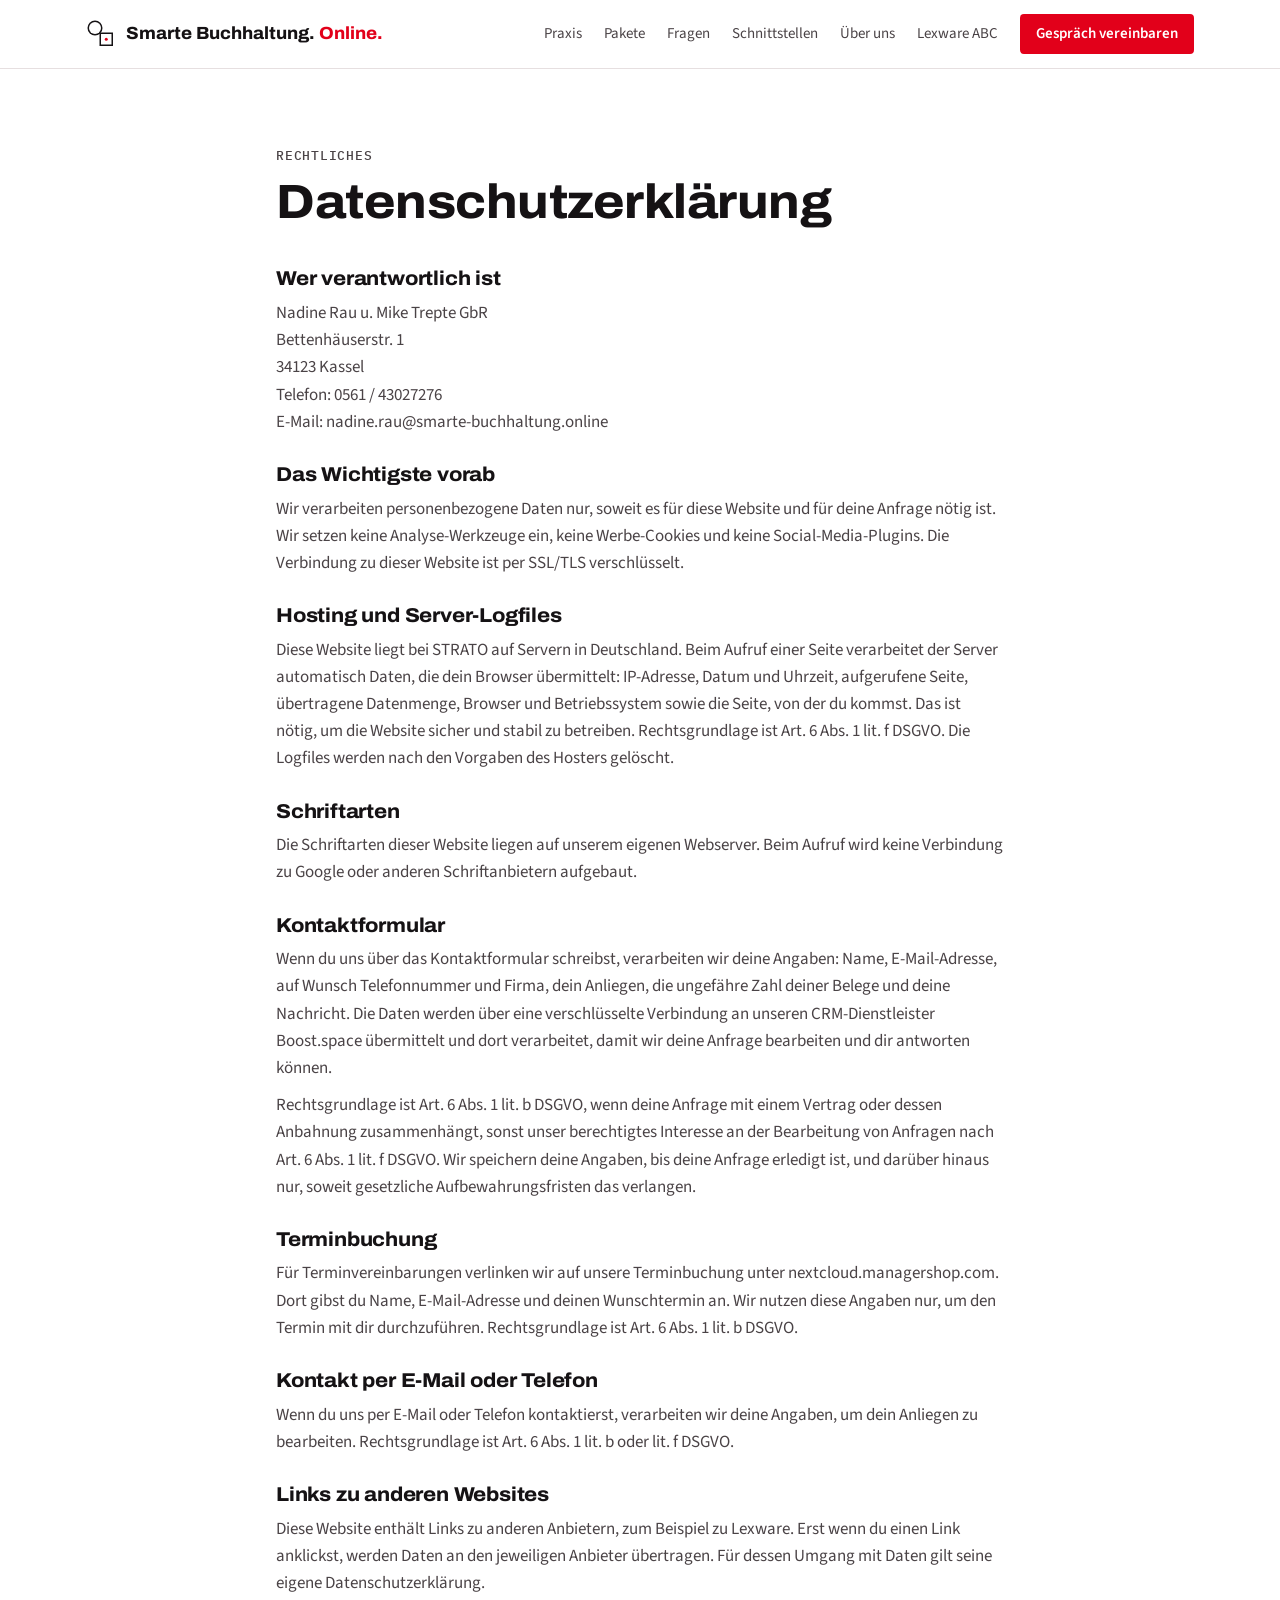
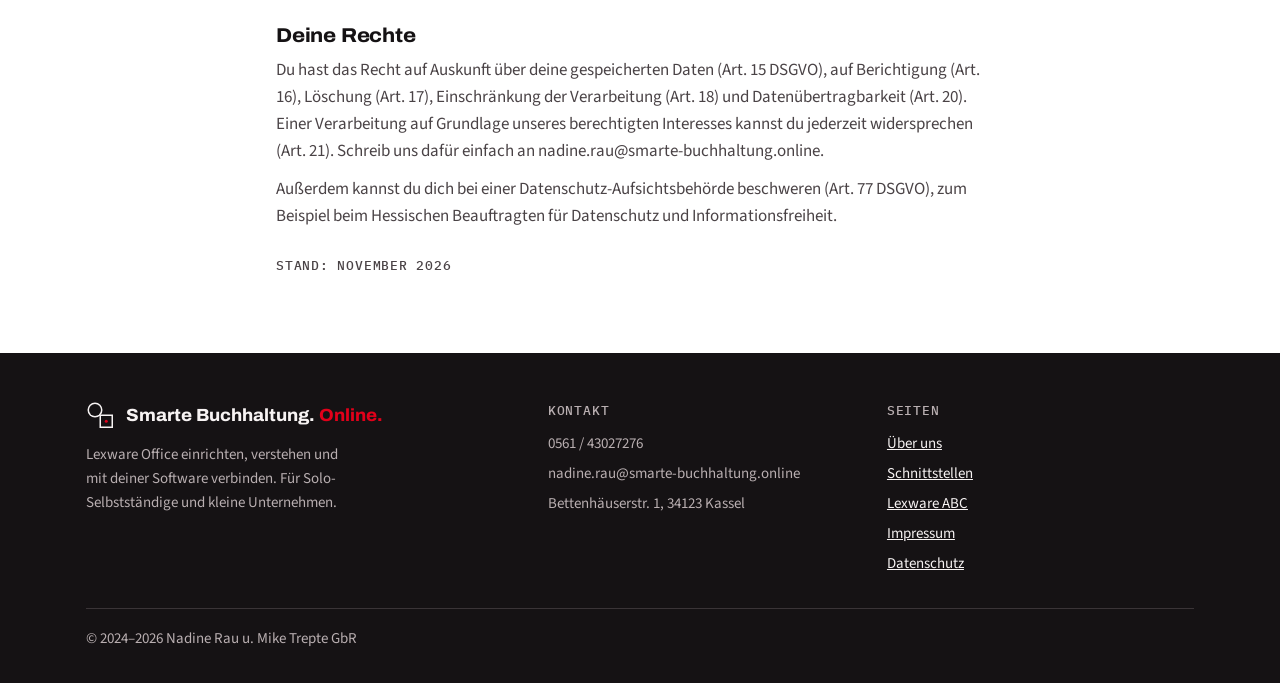
==== datenschutz.html @ 2bfa352d "Live-fertig: emotionaler Hero, Formular an Boost.space, Datenschutz, Strato-Deployment Hero und Nutz" ====
<!doctype html>
<html lang="de">
<head>
<meta charset="utf-8">
<meta name="viewport" content="width=device-width, initial-scale=1, viewport-fit=cover">
<title>Datenschutz | Smarte Buchhaltung Online</title>
<meta name="robots" content="noindex, follow">
<link rel="canonical" href="https://smarte-buchhaltung.online/datenschutz.html">
<link rel="icon" type="image/svg+xml" href="favicon.svg">
<link rel="preload" href="fonts/archivo-latin-wdth-normal.woff2" as="font" type="font/woff2" crossorigin>
<link rel="stylesheet" href="css/site.css">
</head>
<body>

<header class="site-header">
  <div class="wrap">
    <a class="brand" href="./" aria-label="Smarte Buchhaltung Online, zur Startseite">
      <svg viewBox="0 0 100 100" aria-hidden="true"><circle class="logo-ink" cx="30" cy="30" r="25"/><circle class="logo-paper" cx="30" cy="30" r="20"/><rect class="logo-ink" x="45" y="45" width="45" height="45"/><rect class="logo-paper" x="50" y="50" width="35" height="35"/><circle class="logo-red" cx="67.5" cy="67.5" r="5"/></svg>
      <span>Smarte Buchhaltung. <span class="red">Online.</span></span>
    </a>
    <button class="menu-btn" type="button" id="menu-btn" aria-expanded="false" aria-controls="nav">Menü</button>
    <nav class="nav" id="nav" aria-label="Hauptnavigation">
      <a href="./#praxis">Praxis</a>
      <a href="./#pakete">Pakete</a>
      <a href="./#fragen">Fragen</a>
      <a href="schnittstellen.html">Schnittstellen</a>
      <a href="ueber-uns.html">Über uns</a>
      <a href="lexware-abc.html">Lexware ABC</a>
      <a class="btn btn--sm" href="https://nextcloud.managershop.com/index.php/apps/appointments/pub/Gb05r41McyYVyGQE/form" target="_blank" rel="noopener">Gespräch vereinbaren</a>
    </nav>
  </div>
</header>

<main>
  <section class="wrap legal">
    <p class="label label--red">Rechtliches</p>
    <h1>Datenschutzerklärung</h1>

    <h2>Wer verantwortlich ist</h2>
    <p>Nadine Rau u. Mike Trepte GbR<br>Bettenhäuserstr. 1<br>34123 Kassel<br>Telefon: 0561 / 43027276<br>E-Mail: nadine.rau@smarte-buchhaltung.online</p>

    <h2>Das Wichtigste vorab</h2>
    <p>Wir verarbeiten personenbezogene Daten nur, soweit es für diese Website und für deine Anfrage nötig ist. Wir setzen keine Analyse-Werkzeuge ein, keine Werbe-Cookies und keine Social-Media-Plugins. Die Verbindung zu dieser Website ist per SSL/TLS verschlüsselt.</p>

    <h2>Hosting und Server-Logfiles</h2>
    <p>Diese Website liegt bei STRATO auf Servern in Deutschland. Beim Aufruf einer Seite verarbeitet der Server automatisch Daten, die dein Browser übermittelt: IP-Adresse, Datum und Uhrzeit, aufgerufene Seite, übertragene Datenmenge, Browser und Betriebssystem sowie die Seite, von der du kommst. Das ist nötig, um die Website sicher und stabil zu betreiben. Rechtsgrundlage ist Art. 6 Abs. 1 lit. f DSGVO. Die Logfiles werden nach den Vorgaben des Hosters gelöscht.</p>

    <h2>Schriftarten</h2>
    <p>Die Schriftarten dieser Website liegen auf unserem eigenen Webserver. Beim Aufruf wird keine Verbindung zu Google oder anderen Schriftanbietern aufgebaut.</p>

    <h2>Kontaktformular</h2>
    <p>Wenn du uns über das Kontaktformular schreibst, verarbeiten wir deine Angaben: Name, E-Mail-Adresse, auf Wunsch Telefonnummer und Firma, dein Anliegen, die ungefähre Zahl deiner Belege und deine Nachricht. Die Daten werden über eine verschlüsselte Verbindung an unseren CRM-Dienstleister Boost.space übermittelt und dort verarbeitet, damit wir deine Anfrage bearbeiten und dir antworten können.</p>
    <p>Rechtsgrundlage ist Art. 6 Abs. 1 lit. b DSGVO, wenn deine Anfrage mit einem Vertrag oder dessen Anbahnung zusammenhängt, sonst unser berechtigtes Interesse an der Bearbeitung von Anfragen nach Art. 6 Abs. 1 lit. f DSGVO. Wir speichern deine Angaben, bis deine Anfrage erledigt ist, und darüber hinaus nur, soweit gesetzliche Aufbewahrungsfristen das verlangen.</p>

    <h2>Terminbuchung</h2>
    <p>Für Terminvereinbarungen verlinken wir auf unsere Terminbuchung unter nextcloud.managershop.com. Dort gibst du Name, E-Mail-Adresse und deinen Wunschtermin an. Wir nutzen diese Angaben nur, um den Termin mit dir durchzuführen. Rechtsgrundlage ist Art. 6 Abs. 1 lit. b DSGVO.</p>

    <h2>Kontakt per E-Mail oder Telefon</h2>
    <p>Wenn du uns per E-Mail oder Telefon kontaktierst, verarbeiten wir deine Angaben, um dein Anliegen zu bearbeiten. Rechtsgrundlage ist Art. 6 Abs. 1 lit. b oder lit. f DSGVO.</p>

    <h2>Links zu anderen Websites</h2>
    <p>Diese Website enthält Links zu anderen Anbietern, zum Beispiel zu Lexware. Erst wenn du einen Link anklickst, werden Daten an den jeweiligen Anbieter übertragen. Für dessen Umgang mit Daten gilt seine eigene Datenschutzerklärung.</p>

    <h2>Deine Rechte</h2>
    <p>Du hast das Recht auf Auskunft über deine gespeicherten Daten (Art. 15 DSGVO), auf Berichtigung (Art. 16), Löschung (Art. 17), Einschränkung der Verarbeitung (Art. 18) und Datenübertragbarkeit (Art. 20). Einer Verarbeitung auf Grundlage unseres berechtigten Interesses kannst du jederzeit widersprechen (Art. 21). Schreib uns dafür einfach an nadine.rau@smarte-buchhaltung.online.</p>
    <p>Außerdem kannst du dich bei einer Datenschutz-Aufsichtsbehörde beschweren (Art. 77 DSGVO), zum Beispiel beim Hessischen Beauftragten für Datenschutz und Informationsfreiheit.</p>

    <p class="label" style="margin-top: 16px;">Stand: November 2026</p>
  </section>
</main>

<footer class="site-footer">
  <div class="wrap">
    <div class="footer-grid">
      <div>
        <a class="brand" href="./">
          <svg viewBox="0 0 100 100" aria-hidden="true"><circle class="logo-ink" cx="30" cy="30" r="25"/><circle class="logo-paper" cx="30" cy="30" r="20"/><rect class="logo-ink" x="45" y="45" width="45" height="45"/><rect class="logo-paper" x="50" y="50" width="35" height="35"/><circle class="logo-red" cx="67.5" cy="67.5" r="5"/></svg>
          <span>Smarte Buchhaltung. <span class="red">Online.</span></span>
        </a>
        <p style="margin-top: 12px; max-width: 36ch;">Lexware Office einrichten, verstehen und mit deiner Software verbinden. Für Solo-Selbstständige und kleine Unternehmen.</p>
      </div>
      <div>
        <span class="label">Kontakt</span>
        <ul>
          <li>0561 / 43027276</li>
          <li>nadine.rau@smarte-buchhaltung.online</li>
          <li>Bettenhäuserstr. 1, 34123 Kassel</li>
        </ul>
      </div>
      <div>
        <span class="label">Seiten</span>
        <ul>
          <li><a href="ueber-uns.html">Über uns</a></li>
          <li><a href="schnittstellen.html">Schnittstellen</a></li>
          <li><a href="lexware-abc.html">Lexware ABC</a></li>
          <li><a href="impressum.html">Impressum</a></li>
          <li><a href="datenschutz.html">Datenschutz</a></li>
        </ul>
      </div>
    </div>
    <p class="copy">© 2024–2026 Nadine Rau u. Mike Trepte GbR</p>
  </div>
</footer>

<script>
(function () {
  var btn = document.getElementById("menu-btn");
  var nav = document.getElementById("nav");
  if (btn && nav) {
    btn.addEventListener("click", function () {
      var open = nav.classList.toggle("is-open");
      btn.setAttribute("aria-expanded", open ? "true" : "false");
    });
    nav.addEventListener("click", function (e) {
      if (e.target.closest("a")) { nav.classList.remove("is-open"); btn.setAttribute("aria-expanded", "false"); }
    });
  }

  var form = document.getElementById("contact-form");
  var status = document.getElementById("form-status");
  if (!form || !status) return;
  var isLive = /(^|\.)smarte-buchhaltung\.online$/.test(location.hostname);

  function show(msg, ok) {
    status.textContent = msg;
    status.className = "form-status" + (ok ? " is-ok" : " is-error");
    status.hidden = false;
  }

  form.addEventListener("submit", function (e) {
    e.preventDefault();
    if (!form.checkValidity()) {
      show("Bitte fülle Vorname, Nachname und E-Mail aus und bestätige den Datenschutzhinweis.", false);
      return;
    }
    if (!isLive) {
      show("Vorschau: Auf der echten Seite wird die Nachricht jetzt gesendet. Hier wurde nichts verschickt.", true);
      return;
    }
    var submit = form.querySelector("button[type=submit]");
    var label = submit.textContent;
    submit.disabled = true;
    submit.textContent = "Wird gesendet …";
    form.querySelector("[name=zeitstempel]").value = new Date().toISOString().slice(0, 19);
    var fd = new FormData(form);
    // Thema und Belegmenge zusätzlich vorn ins Nachrichtenfeld, falls die Webhook-Strecke nur bekannte Felder weitergibt
    fd.set("nachricht", "Anliegen: " + fd.get("anliegen") + "\nBelege pro Monat: " + fd.get("belege") + "\n\n" + (fd.get("nachricht") || ""));
    fetch(form.dataset.webhook, { method: "POST", body: fd, mode: "no-cors" })
      .then(function () {
        form.reset();
        show("Danke. Deine Nachricht ist bei uns angekommen. Wir melden uns persönlich, meistens innerhalb eines Werktags.", true);
      })
      .catch(function () {
        show("Die Nachricht ist nicht angekommen. Schreib uns bitte direkt an nadine.rau@smarte-buchhaltung.online.", false);
      })
      .then(function () { submit.disabled = false; submit.textContent = label; });
  });
})();
</script>
</body>
</html>
---- css/site.css ----
/* Layout-Idee: Belegordner. Weißes Papier, schwarze Schrift, Rot nur für Marke,
   Handlungsaufforderungen und den einen Buchungsstempel. Monospace für alles,
   was auf einem Beleg stehen würde: Preise, Versionen, Fallnummern.
   Bewusst nur ein helles Erscheinungsbild (Markenfarben Weiß/Schwarz/Rot). */

@font-face {
  font-family: "Archivo";
  font-style: normal;
  font-display: swap;
  font-weight: 100 900;
  font-stretch: 62% 125%;
  src: url("../fonts/archivo-latin-wdth-normal.woff2") format("woff2-variations"),
       url("../fonts/archivo-latin-wdth-normal.woff2") format("woff2");
}
@font-face {
  font-family: "Source Sans 3";
  font-style: normal;
  font-display: swap;
  font-weight: 400;
  src: url("../fonts/source-sans-3-latin-400-normal.woff2") format("woff2");
}
@font-face {
  font-family: "Source Sans 3";
  font-style: normal;
  font-display: swap;
  font-weight: 600;
  src: url("../fonts/source-sans-3-latin-600-normal.woff2") format("woff2");
}
@font-face {
  font-family: "IBM Plex Mono";
  font-style: normal;
  font-display: swap;
  font-weight: 400;
  src: url("../fonts/ibm-plex-mono-latin-400-normal.woff2") format("woff2");
}
@font-face {
  font-family: "IBM Plex Mono";
  font-style: normal;
  font-display: swap;
  font-weight: 500;
  src: url("../fonts/ibm-plex-mono-latin-500-normal.woff2") format("woff2");
}

:root {
  /* Farbe */
  --paper: #ffffff;
  --ink: #151214;
  --ink-2: #4a4346;
  --muted: #7a7073;
  --line: #e6dfe0;
  --tint: #f6f2f2;
  --red: #e2001a;
  --red-ink: #b30015;
  --red-wash: #fdecee;
  --on-ink: #f7f3f3;
  --on-ink-muted: #b9afb1;

  /* Schrift */
  --f-display: "Archivo", "Arial Narrow", Arial, sans-serif;
  --f-body: "Source Sans 3", "Segoe UI", Roboto, Arial, sans-serif;
  --f-mono: "IBM Plex Mono", ui-monospace, "SFMono-Regular", Consolas, monospace;

  /* Skala */
  --t-xs: 0.8125rem;
  --t-sm: 0.9375rem;
  --t-md: 1.0625rem;
  --t-lg: 1.25rem;
  --t-xl: clamp(1.5rem, 1.2rem + 1.2vw, 2rem);
  --t-2xl: clamp(2rem, 1.4rem + 2.6vw, 3rem);
  --t-hero: clamp(2.6rem, 1.6rem + 4.6vw, 4.75rem);

  --gutter-l: max(16px, env(safe-area-inset-left, 0px));
  --gutter-r: max(16px, env(safe-area-inset-right, 0px));
  --maxw: 1140px;
  --radius: 4px;

  color-scheme: light;
}

*, *::before, *::after { box-sizing: border-box; }

html { scroll-behavior: smooth; scroll-padding-top: 88px; }
@media (prefers-reduced-motion: reduce) { html { scroll-behavior: auto; } }

body {
  margin: 0;
  background: var(--paper);
  color: var(--ink);
  font-family: var(--f-body);
  font-size: var(--t-md);
  line-height: 1.6;
  -webkit-font-smoothing: antialiased;
}

body::before {
  content: "";
  position: fixed;
  inset: 0 0 auto;
  height: env(safe-area-inset-top, 0px);
  z-index: 30;
  background: var(--paper);
}

img { max-width: 100%; height: auto; display: block; }

a { color: inherit; }
a:focus-visible, button:focus-visible, input:focus-visible, select:focus-visible, textarea:focus-visible, summary:focus-visible {
  outline: 2px solid var(--red);
  outline-offset: 3px;
}

h1, h2, h3 {
  font-family: var(--f-display);
  font-stretch: 108%;
  font-weight: 760;
  line-height: 1.08;
  letter-spacing: -0.01em;
  text-wrap: balance;
  margin: 0;
}
h2 { font-size: var(--t-2xl); }
h3 { font-size: var(--t-lg); line-height: 1.25; }
p { margin: 0; }

.wrap {
  width: 100%;
  max-width: var(--maxw);
  margin-inline: auto;
  padding-left: var(--gutter-l);
  padding-right: var(--gutter-r);
}

.label {
  font-family: var(--f-mono);
  font-size: var(--t-xs);
  font-weight: 500;
  letter-spacing: 0.06em;
  text-transform: uppercase;
  color: var(--muted);
}
.label--red { color: var(--red-ink); }

.red { color: var(--red); }
.measure { max-width: 62ch; }
.lead { font-size: var(--t-lg); color: var(--ink-2); }

/* Entwurfs-Hinweis */
.draftbar {
  background: var(--ink);
  color: var(--on-ink);
  font-family: var(--f-mono);
  font-size: var(--t-xs);
}
.draftbar .wrap { padding-block: 8px; }
.draftbar mark {
  background: transparent;
  color: var(--on-ink);
  border-bottom: 2px dashed var(--red);
}

/* Kopfzeile */
.site-header {
  position: sticky;
  top: env(safe-area-inset-top, 0px);
  z-index: 20;
  background: var(--paper);
  border-bottom: 1px solid var(--line);
}
.site-header .wrap {
  display: flex;
  align-items: center;
  gap: 24px;
  padding-block: 14px;
}
.brand {
  display: flex;
  align-items: center;
  gap: 10px;
  text-decoration: none;
  font-family: var(--f-display);
  font-weight: 760;
  font-stretch: 104%;
  font-size: 1.1rem;
  white-space: nowrap;
}
.brand svg { width: 30px; height: 30px; flex: none; }
.logo-ink { fill: var(--ink); }
.logo-paper { fill: var(--paper); }
.logo-red { fill: var(--red); }

.nav { margin-left: auto; display: flex; align-items: center; gap: 22px; }
.nav a:not(.btn) {
  text-decoration: none;
  font-size: var(--t-sm);
  color: var(--ink-2);
  white-space: nowrap;
}
.nav a:not(.btn):hover { color: var(--ink); text-decoration: underline; text-decoration-color: var(--red); text-underline-offset: 5px; }
.menu-btn { display: none; }
@media (max-width: 440px) {
  .site-header .wrap { gap: 12px; }
  .brand { font-size: 0.95rem; gap: 8px; }
  .brand svg { width: 26px; height: 26px; }
}

@media (max-width: 1080px) {
  .nav { display: none; }
  .menu-btn {
    display: inline-flex;
    margin-left: auto;
    align-items: center;
    gap: 8px;
    font: 500 var(--t-sm) var(--f-mono);
    background: none;
    border: 1px solid var(--line);
    border-radius: var(--radius);
    padding: 8px 12px;
    color: var(--ink);
    cursor: pointer;
  }
  .nav.is-open {
    display: flex;
    position: absolute;
    top: 100%;
    left: 0;
    right: 0;
    flex-direction: column;
    align-items: stretch;
    gap: 0;
    background: var(--paper);
    border-bottom: 1px solid var(--line);
    padding: 8px var(--gutter-r) 16px var(--gutter-l);
  }
  .nav.is-open a:not(.btn) { padding: 10px 0; border-bottom: 1px solid var(--line); }
  .nav.is-open .btn { margin-top: 12px; }
}

/* Buttons */
.btn {
  display: inline-flex;
  align-items: center;
  justify-content: center;
  gap: 8px;
  padding: 12px 20px;
  border-radius: var(--radius);
  font-family: var(--f-body);
  font-weight: 600;
  font-size: var(--t-md);
  line-height: 1.2;
  text-decoration: none;
  border: 2px solid var(--red);
  background: var(--red);
  color: var(--paper);
  cursor: pointer;
  transition: background-color 0.15s ease, color 0.15s ease;
}
.btn:hover { background: var(--red-ink); border-color: var(--red-ink); }
.btn--ghost { background: transparent; color: var(--ink); border-color: var(--ink); }
.btn--ghost:hover { background: var(--ink); color: var(--paper); border-color: var(--ink); }
.btn--sm { padding: 9px 14px; font-size: var(--t-sm); }
.btns { display: flex; flex-wrap: wrap; gap: 12px; }

/* Sektionen */
.section { padding-block: clamp(56px, 7vw, 104px); }
.section--tint { background: var(--tint); }
.section--line { border-top: 1px solid var(--line); }
.section-head { display: grid; gap: 14px; margin-bottom: clamp(28px, 4vw, 48px); max-width: 760px; }

/* Hero */
.hero { padding-block: clamp(40px, 6vw, 88px) clamp(48px, 6vw, 96px); }
.hero-grid {
  display: grid;
  grid-template-columns: minmax(0, 1.1fr) minmax(0, 0.9fr);
  gap: clamp(32px, 5vw, 72px);
  align-items: end;
}
.hero-title { display: grid; gap: 18px; margin-bottom: clamp(28px, 4vw, 48px); }
.hero h1 { font-size: var(--t-hero); font-stretch: 112%; font-weight: 800; letter-spacing: -0.02em; max-width: 15ch; }
@media (min-width: 1000px) { .hero h1 { max-width: none; } }
.hero-copy { display: grid; gap: 22px; min-width: 0; }
.hero-roles {
  font-family: var(--f-display);
  font-stretch: 100%;
  font-weight: 600;
  font-size: var(--t-xl);
  line-height: 1.3;
  max-width: 30ch;
}
.hero-roles em { font-style: normal; color: var(--red); }
.hero-note { font-size: var(--t-sm); color: var(--muted); }

.duo { display: grid; grid-template-columns: 1fr 1fr; gap: 16px; min-width: 0; }
.person { display: grid; gap: 10px; margin: 0; }
.person-photo { position: relative; }
.person-photo img {
  width: 100%;
  aspect-ratio: 4 / 5;
  object-fit: cover;
  object-position: center 30%;
  border-radius: var(--radius);
}
.person-tag {
  position: absolute;
  left: 10px;
  bottom: 10px;
  background: var(--paper);
  color: var(--red-ink);
  font-family: var(--f-mono);
  font-weight: 500;
  font-size: var(--t-xs);
  letter-spacing: 0.04em;
  padding: 4px 8px;
  border-radius: 2px;
}
.person figcaption { display: grid; gap: 2px; }
.person-name { font-family: var(--f-display); font-weight: 700; font-size: var(--t-md); font-stretch: 104%; }
.person-role { font-size: var(--t-sm); color: var(--ink-2); }

@media (max-width: 860px) {
  .hero-grid { grid-template-columns: minmax(0, 1fr); }
}

/* Datenfluss */
.flow {
  display: grid;
  grid-template-columns: minmax(0, 1fr) auto minmax(0, 1fr) auto minmax(0, 1fr);
  gap: 16px;
  align-items: stretch;
}
.flow-col {
  background: var(--paper);
  border: 1px solid var(--line);
  border-radius: var(--radius);
  padding: 20px;
  display: grid;
  align-content: start;
  gap: 12px;
  min-width: 0;
}
.flow-col--core { border: 2px solid var(--ink); }
.flow-head { display: grid; gap: 4px; }
.flow-head h3 { font-size: var(--t-lg); }
.flow-list { list-style: none; margin: 0; padding: 0; display: grid; gap: 8px; font-size: var(--t-sm); }
.flow-list li { padding-left: 14px; position: relative; }
.flow-list li::before { content: ""; position: absolute; left: 0; top: 0.62em; width: 6px; height: 6px; background: var(--red); }
.flow-arrow {
  align-self: center;
  font-family: var(--f-mono);
  font-size: 1.5rem;
  color: var(--red);
  line-height: 1;
}
.flow-note { margin-top: 24px; max-width: 70ch; color: var(--ink-2); }
@media (max-width: 900px) {
  .flow { grid-template-columns: minmax(0, 1fr); }
  .flow-arrow { justify-self: center; transform: rotate(90deg); }
}

/* Zeit-Beispiele */
.examples { display: grid; gap: clamp(40px, 5vw, 64px); }
.example {
  display: grid;
  grid-template-columns: minmax(0, 1fr) minmax(0, 0.8fr);
  gap: clamp(24px, 4vw, 56px);
  align-items: center;
}
.example-copy { display: grid; gap: 14px; min-width: 0; }
.example-copy h3 { font-size: var(--t-xl); }
.example-aside { min-width: 0; }
@media (max-width: 820px) { .example { grid-template-columns: minmax(0, 1fr); } }

.calc {
  font-family: var(--f-mono);
  font-size: var(--t-sm);
  background: var(--paper);
  border: 1px solid var(--line);
  border-radius: var(--radius);
  padding: 20px;
  display: grid;
  gap: 8px;
  font-variant-numeric: tabular-nums;
}
.calc-row { display: flex; justify-content: space-between; gap: 16px; }
.calc-row--sum { border-top: 1px solid var(--ink); padding-top: 8px; font-weight: 500; }
.calc-foot { font-family: var(--f-body); font-size: var(--t-sm); color: var(--ink-2); margin-top: 6px; }

/* Beleg mit Stempel: das eine laute Element */
.receipt {
  position: relative;
  max-width: 320px;
  margin-inline: auto;
  background: var(--paper);
  border: 1px solid var(--line);
  padding: 24px 22px 96px;
  font-family: var(--f-mono);
  font-size: var(--t-xs);
  line-height: 1.7;
  font-variant-numeric: tabular-nums;
  box-shadow: 0 1px 0 var(--line), 0 18px 30px -22px rgba(21, 18, 20, 0.35);
  clip-path: polygon(0 0, 100% 0, 100% calc(100% - 8px), 95% 100%, 90% calc(100% - 8px), 85% 100%, 80% calc(100% - 8px), 75% 100%, 70% calc(100% - 8px), 65% 100%, 60% calc(100% - 8px), 55% 100%, 50% calc(100% - 8px), 45% 100%, 40% calc(100% - 8px), 35% 100%, 30% calc(100% - 8px), 25% 100%, 20% calc(100% - 8px), 15% 100%, 10% calc(100% - 8px), 5% 100%, 0 calc(100% - 8px));
}
.receipt-title { text-align: center; font-weight: 500; letter-spacing: 0.08em; }
.receipt-row { display: flex; justify-content: space-between; gap: 12px; }
.receipt-rule { border-top: 1px dashed var(--muted); margin: 8px 0; }
.receipt-total { font-weight: 500; font-size: var(--t-sm); }
.receipt-sample { text-align: center; color: var(--muted); margin-top: 8px; }
.stamp {
  position: absolute;
  right: 18px;
  bottom: 26px;
  transform: rotate(-9deg);
  white-space: nowrap;
  border: 3px solid var(--red);
  outline: 1px solid var(--red);
  outline-offset: 2px;
  color: var(--red);
  padding: 6px 12px 4px;
  font-family: var(--f-display);
  font-stretch: 118%;
  font-weight: 800;
  font-size: 1.35rem;
  letter-spacing: 0.08em;
  line-height: 1;
  text-align: center;
  background: rgba(255, 255, 255, 0.6);
  animation: stamp 0.5s cubic-bezier(.2, 1.4, .4, 1) 0.3s both;
}
.stamp small { display: block; font-family: var(--f-mono); font-weight: 500; font-size: 0.7rem; letter-spacing: 0.06em; margin-top: 4px; }
@keyframes stamp {
  from { transform: rotate(-9deg) scale(1.25); }
  to { transform: rotate(-9deg) scale(1); }
}
@media (prefers-reduced-motion: reduce) { .stamp { animation: none; } }

.prices { display: grid; gap: 10px; font-family: var(--f-mono); font-size: var(--t-sm); font-variant-numeric: tabular-nums; }
.price-line { display: flex; justify-content: space-between; gap: 16px; border-bottom: 1px solid var(--line); padding-bottom: 8px; }
.callout {
  border-left: 3px solid var(--red);
  padding: 4px 0 4px 14px;
  font-size: var(--t-sm);
  color: var(--ink-2);
}

/* Versions-Tabelle */
.table-wrap { overflow-x: auto; margin-top: 8px; }
.versions { width: 100%; border-collapse: collapse; min-width: 600px; font-size: var(--t-sm); }
.versions th, .versions td { text-align: left; padding: 12px 14px; border-bottom: 1px solid var(--line); vertical-align: top; }
.versions thead th { font-family: var(--f-mono); font-weight: 500; font-size: var(--t-xs); letter-spacing: 0.06em; text-transform: uppercase; color: var(--muted); }
.versions td:first-child { font-family: var(--f-display); font-weight: 760; font-size: var(--t-lg); font-stretch: 112%; width: 70px; }
.versions td.num { font-family: var(--f-mono); font-variant-numeric: tabular-nums; white-space: nowrap; text-align: right; }
.versions th.num { text-align: right; }
.versions tr.is-api td { background: var(--red-wash); }
.versions-note { display: grid; gap: 6px; margin-top: 14px; font-size: var(--t-sm); color: var(--ink-2); }

/* Schnittstellen */
.ways { display: grid; grid-template-columns: repeat(4, minmax(0, 1fr)); gap: 24px; }
@media (max-width: 1040px) { .ways { grid-template-columns: repeat(2, minmax(0, 1fr)); } }
.way { display: grid; gap: 8px; align-content: start; border-top: 2px solid var(--ink); padding-top: 16px; }
.way p { font-size: var(--t-sm); color: var(--ink-2); }
@media (max-width: 620px) { .ways { grid-template-columns: minmax(0, 1fr); } }
.usecase {
  margin-top: 36px;
  background: var(--ink);
  color: var(--on-ink);
  border-radius: var(--radius);
  padding: clamp(20px, 3vw, 32px);
  display: grid;
  grid-template-columns: minmax(0, 1fr) auto;
  gap: 20px;
  align-items: center;
}
.usecase .label { color: var(--on-ink-muted); }
.usecase p { max-width: 62ch; }
.usecase-path { font-family: var(--f-mono); font-size: var(--t-sm); color: var(--on-ink-muted); margin-top: 8px; }
.usecase-path b { color: var(--on-ink); font-weight: 500; }
@media (max-width: 720px) { .usecase { grid-template-columns: minmax(0, 1fr); } }

/* Praxis-Fälle */
.cases { display: grid; grid-template-columns: repeat(3, minmax(0, 1fr)); gap: 20px; }
@media (max-width: 960px) { .cases { grid-template-columns: minmax(0, 1fr); } }
.case {
  background: var(--paper);
  border: 1px solid var(--line);
  border-radius: var(--radius);
  display: grid;
  grid-template-rows: auto 1fr;
}
.case-head {
  display: flex;
  justify-content: space-between;
  gap: 12px;
  padding: 14px 18px;
  border-bottom: 1px solid var(--line);
}
.case-body { padding: 18px; display: grid; gap: 14px; align-content: start; }
.case h3 { font-size: var(--t-lg); }
.case dl { margin: 0; display: grid; gap: 12px; }
.case dt { font-family: var(--f-mono); font-size: var(--t-xs); letter-spacing: 0.06em; text-transform: uppercase; color: var(--muted); }
.case dd { margin: 2px 0 0; font-size: var(--t-sm); }
.case ul { margin: 2px 0 0; padding-left: 18px; font-size: var(--t-sm); }

.ph {
  border: 1.5px dashed var(--red);
  background: var(--red-wash);
  border-radius: var(--radius);
  padding: 10px 12px;
  font-size: var(--t-sm);
  color: var(--red-ink);
}
.ph::before {
  content: "Platzhalter · ";
  font-family: var(--f-mono);
  font-size: var(--t-xs);
  letter-spacing: 0.04em;
  text-transform: uppercase;
}
.ph-inline {
  border-bottom: 1.5px dashed var(--red);
  color: var(--red-ink);
}

/* Pakete */
.packages { border-top: 2px solid var(--ink); }
.package {
  display: grid;
  grid-template-columns: minmax(0, 1.1fr) minmax(0, 1.6fr) minmax(0, 0.8fr) auto;
  gap: 20px 28px;
  align-items: start;
  padding-block: 24px;
  border-bottom: 1px solid var(--line);
}
.package-name { display: grid; gap: 4px; }
.package-name h3 { font-size: var(--t-xl); }
.package-desc { display: grid; gap: 6px; font-size: var(--t-sm); color: var(--ink-2); }
.package-price { font-family: var(--f-mono); font-variant-numeric: tabular-nums; display: grid; gap: 2px; }
.package-price strong { font-weight: 500; font-size: var(--t-lg); color: var(--ink); }
.package-price span { font-size: var(--t-xs); color: var(--muted); }
.package .btn { white-space: nowrap; }
.package--new .package-name h3::after {
  content: "neu";
  margin-left: 10px;
  vertical-align: middle;
  font-family: var(--f-mono);
  font-size: var(--t-xs);
  font-weight: 500;
  color: var(--paper);
  background: var(--red);
  padding: 2px 6px;
  border-radius: 2px;
  letter-spacing: 0.04em;
}
@media (max-width: 860px) {
  .package { grid-template-columns: minmax(0, 1fr); gap: 12px; }
}
.packages-note { margin-top: 18px; font-size: var(--t-sm); color: var(--muted); }

/* Über uns */
.people { display: grid; grid-template-columns: repeat(2, minmax(0, 1fr)); gap: clamp(28px, 5vw, 64px); }
@media (max-width: 820px) { .people { grid-template-columns: minmax(0, 1fr); } }
.bio { display: grid; gap: 14px; align-content: start; min-width: 0; }
.bio-head { display: flex; align-items: center; gap: 14px; }
.bio-head img { width: 64px; height: 64px; border-radius: 50%; object-fit: cover; flex: none; }
.bio-head h3 { font-size: var(--t-xl); }
.bio p { color: var(--ink-2); }
.facts { list-style: none; margin: 0; padding: 0; display: grid; gap: 6px; font-size: var(--t-sm); }
.facts li { display: grid; grid-template-columns: 18px minmax(0, 1fr); }
.facts li::before { content: "+"; font-family: var(--f-mono); color: var(--red); font-weight: 500; }
.together { margin-top: 32px; font-size: var(--t-sm); color: var(--muted); }

/* ABC-Teaser */
.abc-strip {
  display: grid;
  grid-template-columns: repeat(13, minmax(0, 1fr));
  border-top: 1px solid var(--line);
  border-left: 1px solid var(--line);
  margin-block: 8px 28px;
}
.abc-strip a {
  display: grid;
  place-items: center;
  aspect-ratio: 1 / 1;
  border-right: 1px solid var(--line);
  border-bottom: 1px solid var(--line);
  font-family: var(--f-display);
  font-stretch: 112%;
  font-weight: 760;
  font-size: clamp(1rem, 0.6rem + 1.6vw, 1.75rem);
  text-decoration: none;
  color: var(--ink);
  transition: background-color 0.12s ease, color 0.12s ease;
}
.abc-strip a:hover { background: var(--ink); color: var(--paper); }
.abc-strip a.is-skip { color: var(--line); pointer-events: none; }
@media (max-width: 560px) { .abc-strip { grid-template-columns: repeat(7, minmax(0, 1fr)); } }

/* Kontakt */
.contact-grid { display: grid; grid-template-columns: minmax(0, 0.9fr) minmax(0, 1.1fr); gap: clamp(32px, 5vw, 72px); align-items: start; }
@media (max-width: 880px) { .contact-grid { grid-template-columns: minmax(0, 1fr); } }
.contact-copy { display: grid; gap: 20px; min-width: 0; }
.direct { display: grid; gap: 10px; font-size: var(--t-sm); }
.direct div { display: grid; grid-template-columns: 80px minmax(0, 1fr); gap: 12px; }
.direct span:first-child { font-family: var(--f-mono); font-size: var(--t-xs); text-transform: uppercase; letter-spacing: 0.06em; color: var(--muted); padding-top: 2px; }
.direct span:last-child { user-select: all; overflow-wrap: anywhere; }

.form { background: var(--paper); border: 1px solid var(--line); border-radius: var(--radius); padding: clamp(18px, 3vw, 28px); display: grid; gap: 16px; }
.form-row { display: grid; grid-template-columns: 1fr 1fr; gap: 16px; }
@media (max-width: 560px) { .form-row { grid-template-columns: minmax(0, 1fr); } }
.field { display: grid; gap: 6px; min-width: 0; }
.field label { font-size: var(--t-sm); font-weight: 600; }
.field label small { font-weight: 400; color: var(--muted); }
.field input, .field select, .field textarea {
  width: 100%;
  font: inherit;
  font-size: var(--t-md);
  color: var(--ink);
  background: var(--paper);
  border: 1px solid #cfc6c8;
  border-radius: var(--radius);
  padding: 10px 12px;
}
.field textarea { min-height: 120px; resize: vertical; }
.check { display: grid; grid-template-columns: 20px minmax(0, 1fr); gap: 10px; font-size: var(--t-sm); color: var(--ink-2); }
.check input { width: 18px; height: 18px; margin-top: 3px; accent-color: var(--red); }
.form-status { font-size: var(--t-sm); }
.form-foot { font-size: var(--t-xs); color: var(--muted); }

/* Fußzeile */
.site-footer { background: var(--ink); color: var(--on-ink); }
.site-footer .wrap { padding-block: 48px calc(32px + env(safe-area-inset-bottom, 0px)); display: grid; gap: 32px; }
.footer-grid { display: grid; grid-template-columns: minmax(0, 1.4fr) minmax(0, 1fr) minmax(0, 1fr); gap: 32px; }
@media (max-width: 760px) { .footer-grid { grid-template-columns: minmax(0, 1fr); } }
.site-footer .brand .logo-ink { fill: var(--on-ink); }
.site-footer .brand .logo-paper { fill: var(--ink); }
.site-footer p, .site-footer li { font-size: var(--t-sm); color: var(--on-ink-muted); }
.site-footer ul { list-style: none; margin: 0; padding: 0; display: grid; gap: 6px; }
.site-footer .label { color: var(--on-ink-muted); margin-bottom: 10px; display: block; }
.site-footer a { color: var(--on-ink); }
.copy { font-size: var(--t-xs); color: var(--on-ink-muted); border-top: 1px solid #3a3437; padding-top: 18px; }

/* ABC-Seite */
.abc-hero { padding-block: clamp(40px, 6vw, 80px) 32px; display: grid; gap: 16px; }
.abc-hero h1 { font-size: var(--t-hero); font-stretch: 112%; font-weight: 800; }
.abc-jump {
  position: sticky;
  top: calc(env(safe-area-inset-top, 0px) + 61px);
  z-index: 10;
  background: var(--paper);
  border-block: 1px solid var(--line);
}
.abc-jump .wrap { display: flex; flex-wrap: wrap; gap: 2px 4px; padding-block: 8px; }
.abc-jump a {
  font-family: var(--f-mono);
  font-weight: 500;
  font-size: var(--t-sm);
  text-decoration: none;
  width: 30px;
  text-align: center;
  padding: 4px 0;
  border-radius: 2px;
}
.abc-jump a:hover { background: var(--ink); color: var(--paper); }
.abc-jump a.is-skip { color: var(--line); pointer-events: none; }
.abc-list { list-style: none; margin: 0; padding: 0; }
.abc-item {
  display: grid;
  grid-template-columns: 96px minmax(0, 1fr);
  gap: 24px;
  padding-block: 24px;
  border-bottom: 1px solid var(--line);
  scroll-margin-top: 140px;
}
.abc-letter {
  font-family: var(--f-display);
  font-stretch: 125%;
  font-weight: 800;
  font-size: 3rem;
  line-height: 0.9;
  color: var(--red);
}
.abc-item h2 { font-size: var(--t-xl); margin-bottom: 6px; hyphens: auto; overflow-wrap: break-word; }
.abc-item > div { min-width: 0; }
.abc-item p { color: var(--ink-2); max-width: 62ch; }
.abc-item--skip h2 { color: var(--muted); }
@media (max-width: 560px) {
  .abc-item { grid-template-columns: 56px minmax(0, 1fr); gap: 14px; }
  .abc-letter { font-size: 2.2rem; }
}
.abc-cta { display: grid; gap: 14px; justify-items: start; }

/* Hinweis: keine Software-Verkäufe */
.notice {
  margin-top: clamp(32px, 4vw, 48px);
  border: 2px solid var(--ink);
  border-radius: var(--radius);
  padding: clamp(18px, 3vw, 28px);
  display: grid;
  gap: 8px;
  max-width: 760px;
}
.notice h3 { font-size: var(--t-xl); }
.notice p { color: var(--ink-2); }

/* Steuerbüro: drei Wege */
.paths { display: grid; grid-template-columns: repeat(3, minmax(0, 1fr)); gap: 20px; align-items: start; }
@media (max-width: 900px) { .paths { grid-template-columns: minmax(0, 1fr); } }
.path {
  background: var(--paper);
  border: 1px solid var(--line);
  border-radius: var(--radius);
  padding: 22px;
  display: grid;
  gap: 10px;
  min-width: 0;
}
.path p { font-size: var(--t-sm); color: var(--ink-2); }
.path--best { border: 2px solid var(--red); }
.tips { margin-top: 28px; display: grid; gap: 12px; max-width: 760px; font-size: var(--t-sm); color: var(--ink-2); }
.tips strong { color: var(--ink); font-weight: 600; }

/* Schnittstellen: drei Wege */
.routes { display: grid; grid-template-columns: repeat(3, minmax(0, 1fr)); gap: 24px; }
@media (max-width: 900px) { .routes { grid-template-columns: minmax(0, 1fr); } }
.route { display: grid; gap: 10px; align-content: start; border-top: 2px solid var(--ink); padding-top: 16px; min-width: 0; }
.route p { font-size: var(--t-sm); color: var(--ink-2); }
.pros { list-style: none; margin: 4px 0 0; padding: 0; display: grid; gap: 6px; font-size: var(--t-sm); }
.pros li { display: grid; grid-template-columns: 18px minmax(0, 1fr); }
.pros .pro::before { content: "+"; font-family: var(--f-mono); font-weight: 500; color: var(--ink); }
.pros .con::before { content: "–"; font-family: var(--f-mono); font-weight: 500; color: var(--red); }
.routes-note { margin-top: 24px; max-width: 72ch; font-size: var(--t-sm); color: var(--ink-2); }

/* Erweiterungen */
.exts { margin-top: clamp(40px, 5vw, 64px); display: grid; gap: 8px; }
.exts h3 { font-size: var(--t-xl); }
.exts-intro { font-size: var(--t-sm); color: var(--muted); }
.ext-table { width: 100%; border-collapse: collapse; min-width: 600px; font-size: var(--t-sm); }
.ext-table th, .ext-table td { text-align: left; padding: 12px 14px; border-bottom: 1px solid var(--line); vertical-align: top; }
.ext-table thead th { font-family: var(--f-mono); font-weight: 500; font-size: var(--t-xs); letter-spacing: 0.06em; text-transform: uppercase; color: var(--muted); }
.ext-table td:first-child { font-weight: 600; white-space: nowrap; }
.tag { display: inline-block; font-family: var(--f-mono); font-size: var(--t-xs); padding: 2px 8px; border: 1px solid var(--line); border-radius: 2px; color: var(--ink-2); white-space: nowrap; }
.tag--red { border-color: var(--red); color: var(--red-ink); background: var(--red-wash); }

/* Vorgehen */
.steps { list-style: none; margin: 0; padding: 0; display: grid; grid-template-columns: repeat(3, minmax(0, 1fr)); gap: 24px; }
@media (max-width: 860px) { .steps { grid-template-columns: minmax(0, 1fr); } }
.step { display: grid; gap: 8px; align-content: start; border-top: 2px solid var(--ink); padding-top: 16px; }
.step-no { font-family: var(--f-display); font-stretch: 125%; font-weight: 800; font-size: 2rem; line-height: 1; color: var(--red); }
.step p { font-size: var(--t-sm); color: var(--ink-2); }
.aside-example { margin-top: 32px; max-width: 760px; border-left: 3px solid var(--red); padding: 4px 0 4px 18px; display: grid; gap: 6px; }
.aside-example p { color: var(--ink-2); }

/* FAQ */
.faq { margin: 0; display: grid; max-width: 820px; }
.faq-item { padding-block: 18px; border-top: 1px solid var(--line); display: grid; gap: 6px; align-content: start; }
.faq dt { font-family: var(--f-display); font-weight: 700; font-stretch: 104%; font-size: var(--t-md); }
.faq dd { margin: 0; font-size: var(--t-sm); color: var(--ink-2); }

/* Rechtliche Seiten */
.legal { padding-block: clamp(40px, 6vw, 80px); display: grid; gap: 10px; max-width: 760px; margin-inline: auto; }
.legal h1 { font-size: var(--t-2xl); margin-bottom: 12px; hyphens: auto; overflow-wrap: break-word; }
.legal h2 { font-size: var(--t-lg); margin-top: 18px; }
.legal p { color: var(--ink-2); }

/* Probleme der Kunden */
.problems { list-style: none; margin: 0; padding: 0; border-top: 2px solid var(--ink); }
.problem {
  display: grid;
  grid-template-columns: minmax(0, 1.15fr) minmax(0, 1fr);
  gap: 12px 40px;
  padding-block: 20px;
  border-bottom: 1px solid var(--line);
}
@media (max-width: 760px) { .problem { grid-template-columns: minmax(0, 1fr); } }
.problem p { display: grid; gap: 4px; margin: 0; }
.problem-before {
  font-family: var(--f-display);
  font-weight: 650;
  font-stretch: 100%;
  font-size: var(--t-lg);
  line-height: 1.3;
}
.problem-after { color: var(--ink-2); }
.problems-cta { margin-top: 28px; display: flex; flex-wrap: wrap; align-items: center; gap: 16px 24px; }
.problems-cta p { font-size: var(--t-md); color: var(--ink-2); }

/* Nutzen */
.gains { display: grid; grid-template-columns: repeat(4, minmax(0, 1fr)); gap: 24px; }
@media (max-width: 1000px) { .gains { grid-template-columns: repeat(2, minmax(0, 1fr)); } }
@media (max-width: 560px) { .gains { grid-template-columns: minmax(0, 1fr); } }
.gain { display: grid; gap: 8px; align-content: start; border-top: 2px solid var(--red); padding-top: 16px; min-width: 0; }
.gain p { font-size: var(--t-sm); color: var(--ink-2); }

/* Team-Teaser */
.team { display: grid; grid-template-columns: auto minmax(0, 1fr); gap: clamp(24px, 4vw, 56px); align-items: center; }
@media (max-width: 720px) { .team { grid-template-columns: minmax(0, 1fr); } }
.team-photos { display: flex; gap: 12px; }
.team-photos img { width: clamp(96px, 12vw, 140px); height: auto; aspect-ratio: 1 / 1; object-fit: cover; border-radius: 50%; }
.team-copy { display: grid; gap: 14px; }

/* Unterseiten */
.page-first { padding-top: clamp(40px, 6vw, 80px); }
.page-h1 { font-size: var(--t-2xl); font-stretch: 112%; font-weight: 800; letter-spacing: -0.015em; }

.form-status.is-ok { color: var(--ink); border-left: 3px solid var(--ink); padding-left: 10px; }
.form-status.is-error { color: var(--red-ink); border-left: 3px solid var(--red); padding-left: 10px; }
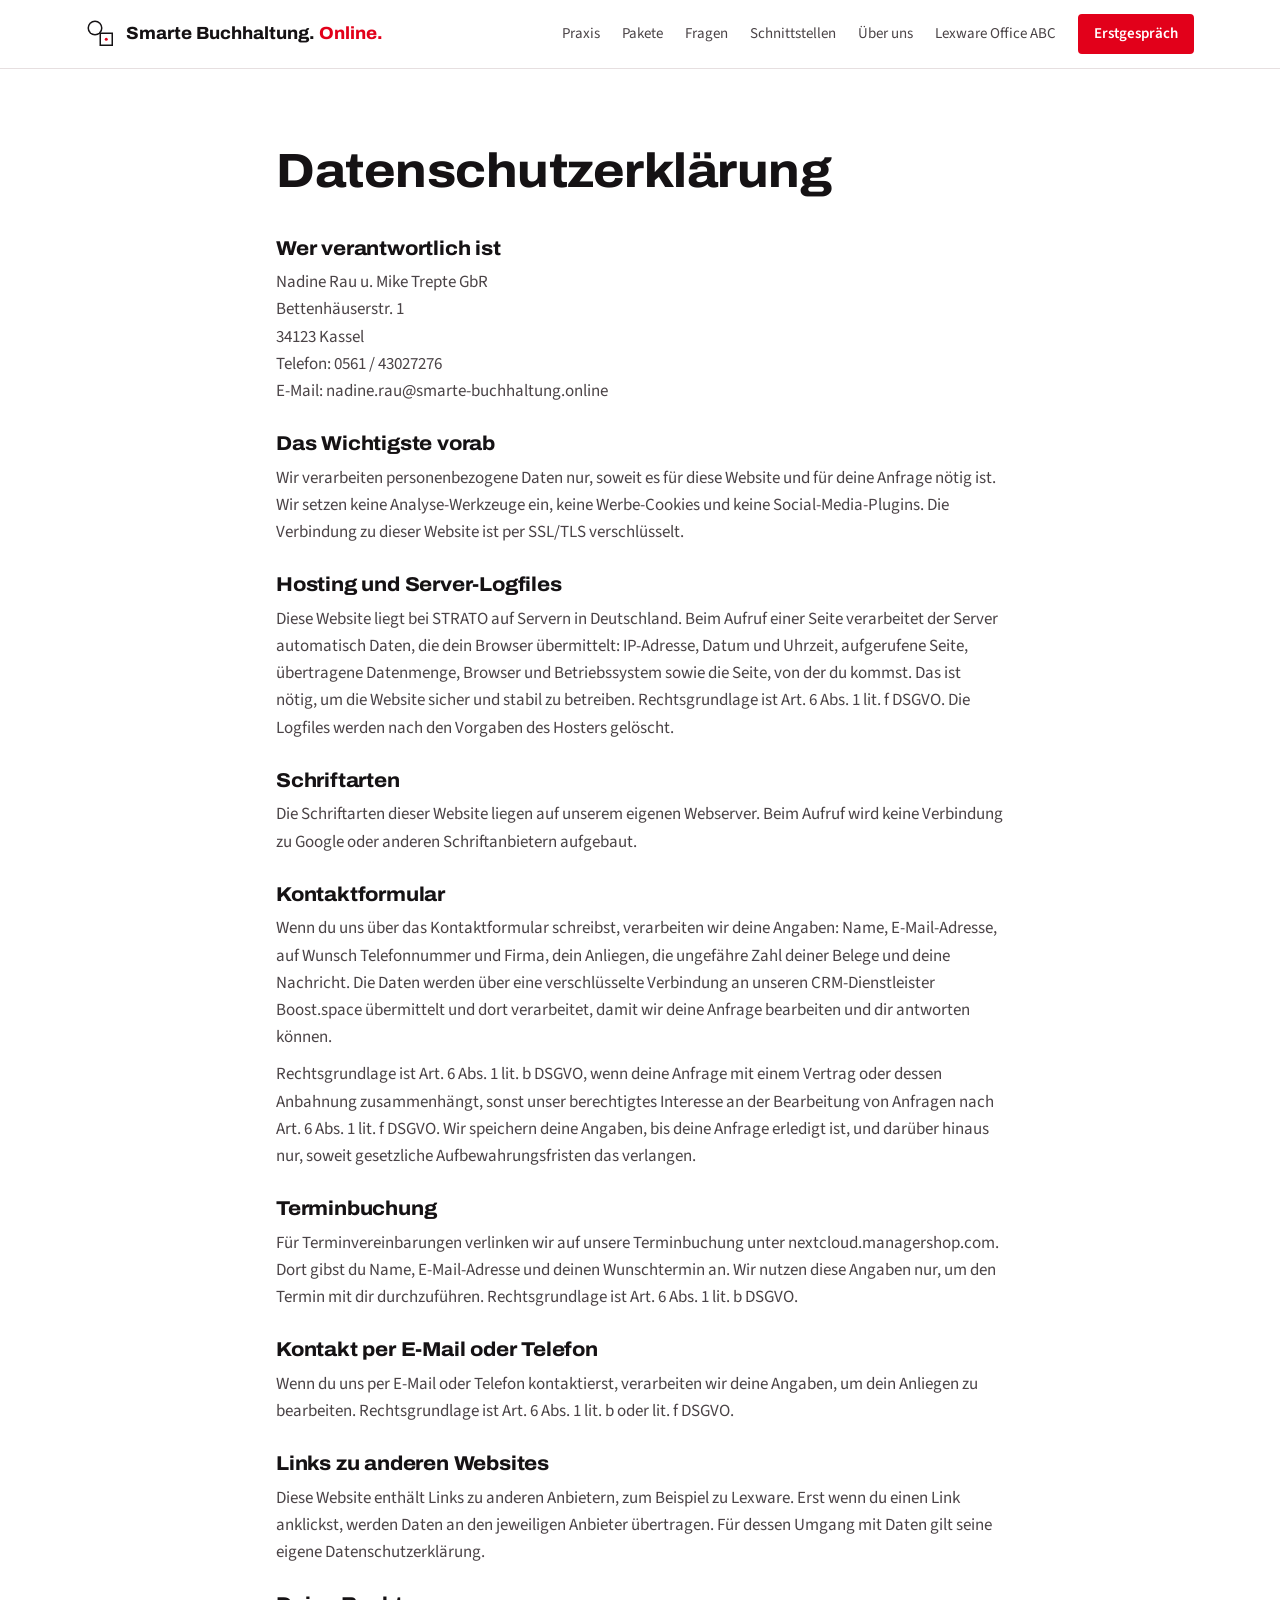
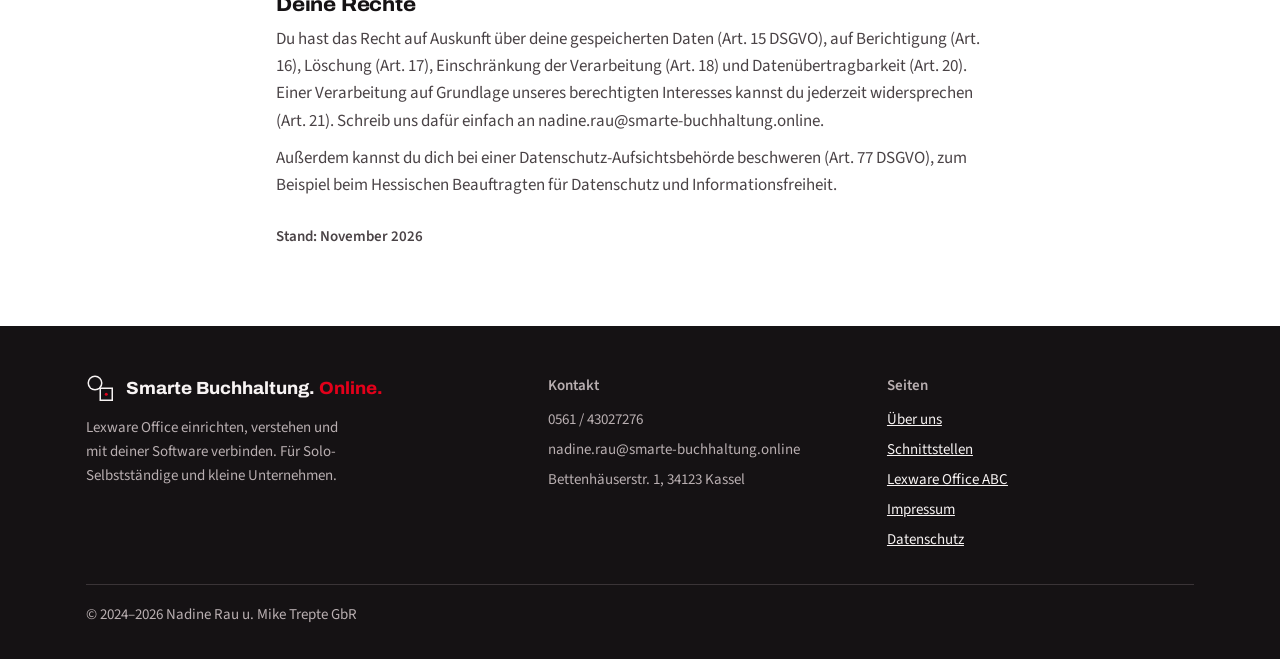
==== commit 1cf911e7: "Paket 1 (Nadine): weniger Dachzeilen, Führung zum Kontakt, Lexware Office konsequent Dachzeilen auf " ====
--- a/datenschutz.html
+++ b/datenschutz.html
@@ -25,15 +25,14 @@
       <a href="./#fragen">Fragen</a>
       <a href="schnittstellen.html">Schnittstellen</a>
       <a href="ueber-uns.html">Über uns</a>
-      <a href="lexware-abc.html">Lexware ABC</a>
-      <a class="btn btn--sm" href="https://nextcloud.managershop.com/index.php/apps/appointments/pub/Gb05r41McyYVyGQE/form" target="_blank" rel="noopener">Gespräch vereinbaren</a>
+      <a href="lexware-abc.html">Lexware Office ABC</a>
+      <a class="btn btn--sm" href="./#kontakt">Erstgespräch</a>
     </nav>
   </div>
 </header>
 
 <main>
   <section class="wrap legal">
-    <p class="label label--red">Rechtliches</p>
     <h1>Datenschutzerklärung</h1>
 
     <h2>Wer verantwortlich ist</h2>
@@ -92,7 +91,7 @@
         <ul>
           <li><a href="ueber-uns.html">Über uns</a></li>
           <li><a href="schnittstellen.html">Schnittstellen</a></li>
-          <li><a href="lexware-abc.html">Lexware ABC</a></li>
+          <li><a href="lexware-abc.html">Lexware Office ABC</a></li>
           <li><a href="impressum.html">Impressum</a></li>
           <li><a href="datenschutz.html">Datenschutz</a></li>
         </ul>
--- a/css/site.css
+++ b/css/site.css
@@ -131,11 +131,9 @@
 }
 
 .label {
-  font-family: var(--f-mono);
-  font-size: var(--t-xs);
-  font-weight: 500;
-  letter-spacing: 0.06em;
-  text-transform: uppercase;
+  font-family: var(--f-body);
+  font-size: var(--t-sm);
+  font-weight: 600;
   color: var(--muted);
 }
 .label--red { color: var(--red-ink); }
@@ -495,7 +493,7 @@
 .case-body { padding: 18px; display: grid; gap: 14px; align-content: start; }
 .case h3 { font-size: var(--t-lg); }
 .case dl { margin: 0; display: grid; gap: 12px; }
-.case dt { font-family: var(--f-mono); font-size: var(--t-xs); letter-spacing: 0.06em; text-transform: uppercase; color: var(--muted); }
+.case dt { font-size: var(--t-sm); font-weight: 600; color: var(--muted); }
 .case dd { margin: 2px 0 0; font-size: var(--t-sm); }
 .case ul { margin: 2px 0 0; padding-left: 18px; font-size: var(--t-sm); }
 
@@ -599,7 +597,7 @@
 .contact-copy { display: grid; gap: 20px; min-width: 0; }
 .direct { display: grid; gap: 10px; font-size: var(--t-sm); }
 .direct div { display: grid; grid-template-columns: 80px minmax(0, 1fr); gap: 12px; }
-.direct span:first-child { font-family: var(--f-mono); font-size: var(--t-xs); text-transform: uppercase; letter-spacing: 0.06em; color: var(--muted); padding-top: 2px; }
+.direct span:first-child { font-size: var(--t-sm); font-weight: 600; color: var(--muted); }
 .direct span:last-child { user-select: all; overflow-wrap: anywhere; }
 
 .form { background: var(--paper); border: 1px solid var(--line); border-radius: var(--radius); padding: clamp(18px, 3vw, 28px); display: grid; gap: 16px; }
@@ -734,9 +732,9 @@
 .exts-intro { font-size: var(--t-sm); color: var(--muted); }
 .ext-table { width: 100%; border-collapse: collapse; min-width: 600px; font-size: var(--t-sm); }
 .ext-table th, .ext-table td { text-align: left; padding: 12px 14px; border-bottom: 1px solid var(--line); vertical-align: top; }
-.ext-table thead th { font-family: var(--f-mono); font-weight: 500; font-size: var(--t-xs); letter-spacing: 0.06em; text-transform: uppercase; color: var(--muted); }
+.ext-table thead th { font-weight: 600; font-size: var(--t-sm); color: var(--muted); }
 .ext-table td:first-child { font-weight: 600; white-space: nowrap; }
-.tag { display: inline-block; font-family: var(--f-mono); font-size: var(--t-xs); padding: 2px 8px; border: 1px solid var(--line); border-radius: 2px; color: var(--ink-2); white-space: nowrap; }
+.tag { display: inline-block; font-size: var(--t-xs); font-weight: 600; padding: 2px 8px; border: 1px solid var(--line); border-radius: 2px; color: var(--ink-2); white-space: nowrap; }
 .tag--red { border-color: var(--red); color: var(--red-ink); background: var(--red-wash); }
 
 /* Vorgehen */
@@ -802,3 +800,13 @@
 
 .form-status.is-ok { color: var(--ink); border-left: 3px solid var(--ink); padding-left: 10px; }
 .form-status.is-error { color: var(--red-ink); border-left: 3px solid var(--red); padding-left: 10px; }
+
+/* Paket 1: Führung durch die Seite */
+.hero-title .label { font-size: var(--t-md); }
+.section-cta { margin-top: clamp(28px, 4vw, 40px); }
+.team-proof { font-size: var(--t-sm); color: var(--ink-2); }
+.ways-contact { display: grid; gap: 18px; }
+.way-contact { display: grid; gap: 6px; padding-left: 14px; border-left: 3px solid var(--red); }
+.way-contact h3 { font-size: var(--t-lg); }
+.way-contact p { font-size: var(--t-sm); color: var(--ink-2); }
+.way-contact .btns { margin-top: 6px; }
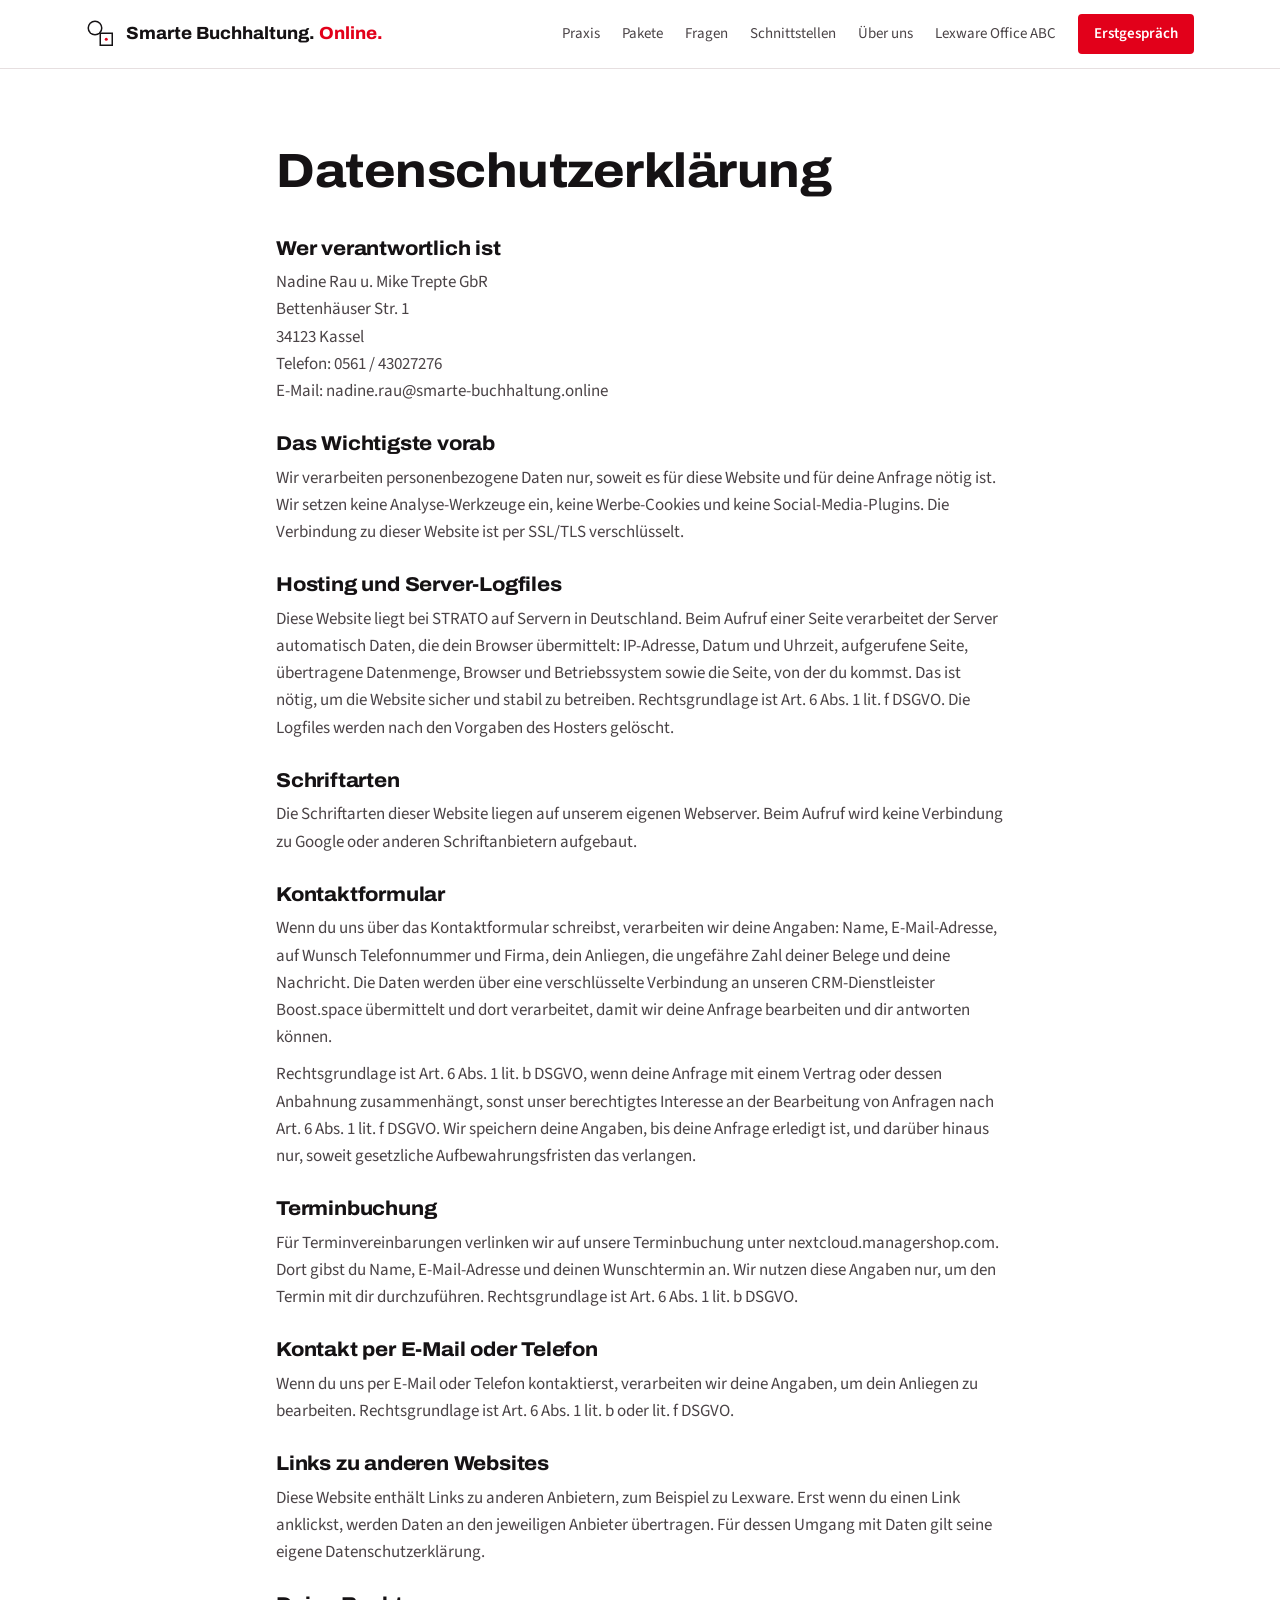
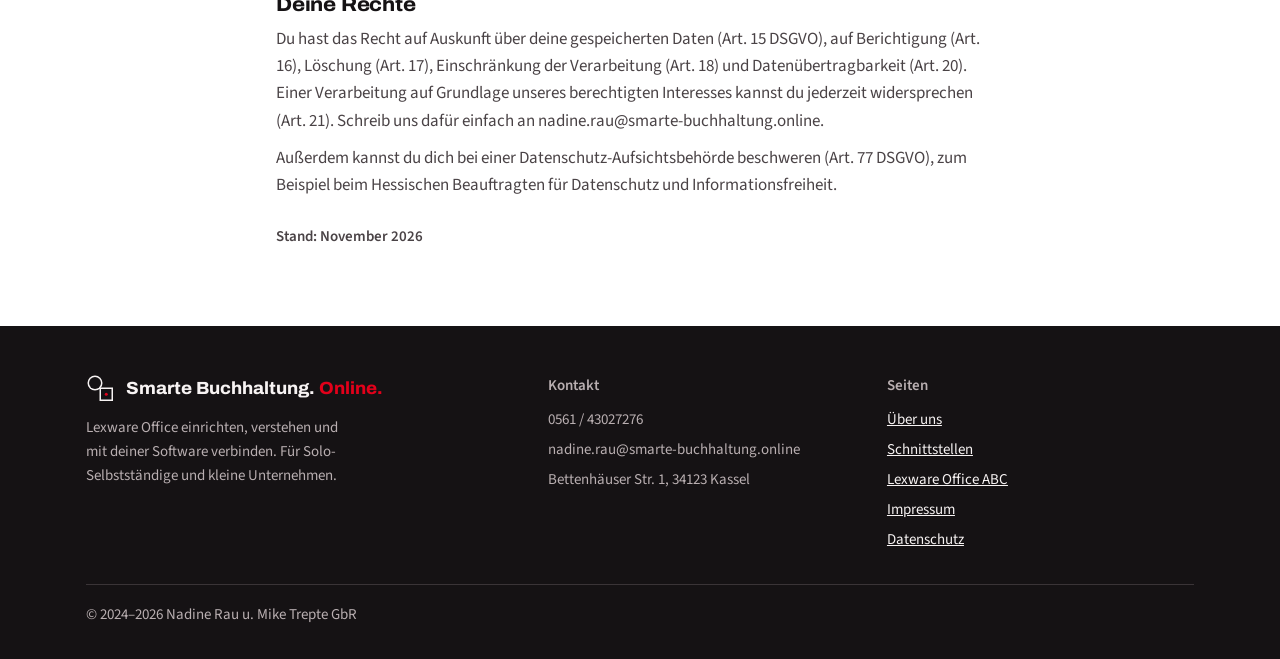
==== commit ea9d7bad: "Startseite: Titel 'Lexware Office einrichten lassen', neue Beschreibung; Adresse überall 'Bettenhäus" ====
--- a/datenschutz.html
+++ b/datenschutz.html
@@ -36,7 +36,7 @@
     <h1>Datenschutzerklärung</h1>
 
     <h2>Wer verantwortlich ist</h2>
-    <p>Nadine Rau u. Mike Trepte GbR<br>Bettenhäuserstr. 1<br>34123 Kassel<br>Telefon: 0561 / 43027276<br>E-Mail: nadine.rau@smarte-buchhaltung.online</p>
+    <p>Nadine Rau u. Mike Trepte GbR<br>Bettenhäuser Str. 1<br>34123 Kassel<br>Telefon: 0561 / 43027276<br>E-Mail: nadine.rau@smarte-buchhaltung.online</p>
 
     <h2>Das Wichtigste vorab</h2>
     <p>Wir verarbeiten personenbezogene Daten nur, soweit es für diese Website und für deine Anfrage nötig ist. Wir setzen keine Analyse-Werkzeuge ein, keine Werbe-Cookies und keine Social-Media-Plugins. Die Verbindung zu dieser Website ist per SSL/TLS verschlüsselt.</p>
@@ -83,7 +83,7 @@
         <ul>
           <li>0561 / 43027276</li>
           <li>nadine.rau@smarte-buchhaltung.online</li>
-          <li>Bettenhäuserstr. 1, 34123 Kassel</li>
+          <li>Bettenhäuser Str. 1, 34123 Kassel</li>
         </ul>
       </div>
       <div>
@@ -102,6 +102,12 @@
 </footer>
 
 <script>
+(function () {
+  try {
+    var nt = performance.getEntriesByType && performance.getEntriesByType("navigation")[0];
+    if (!location.hash && (!nt || nt.type === "navigate")) document.documentElement.scrollIntoView({ block: "start", behavior: "instant" });
+  } catch (e) {}
+})();
 (function () {
   var btn = document.getElementById("menu-btn");
   var nav = document.getElementById("nav");
--- a/css/site.css
+++ b/css/site.css
@@ -348,7 +348,7 @@
   color: var(--red);
   line-height: 1;
 }
-.flow-note { margin-top: 24px; max-width: 70ch; color: var(--ink-2); }
+.flow-note { margin-top: 24px; padding: 16px 20px; background: var(--tint); border-left: 3px solid var(--red); color: var(--ink-2); }
 @media (max-width: 900px) {
   .flow { grid-template-columns: minmax(0, 1fr); }
   .flow-arrow { justify-self: center; transform: rotate(90deg); }
@@ -474,7 +474,7 @@
 @media (max-width: 720px) { .usecase { grid-template-columns: minmax(0, 1fr); } }
 
 /* Praxis-Fälle */
-.cases { display: grid; grid-template-columns: repeat(3, minmax(0, 1fr)); gap: 20px; }
+.cases { display: grid; grid-template-columns: repeat(2, minmax(0, 1fr)); gap: 20px; }
 @media (max-width: 960px) { .cases { grid-template-columns: minmax(0, 1fr); } }
 .case {
   background: var(--paper);
@@ -495,7 +495,9 @@
 .case dl { margin: 0; display: grid; gap: 12px; }
 .case dt { font-size: var(--t-sm); font-weight: 600; color: var(--muted); }
 .case dd { margin: 2px 0 0; font-size: var(--t-sm); }
-.case ul { margin: 2px 0 0; padding-left: 18px; font-size: var(--t-sm); }
+.case ul { margin: 2px 0 0; padding: 0; list-style: none; display: grid; gap: 4px; font-size: var(--t-sm); }
+.case li { position: relative; padding-left: 14px; }
+.case li::before { content: ""; position: absolute; left: 0; top: 0.62em; width: 6px; height: 6px; background: var(--red); }
 
 .ph {
   border: 1.5px dashed var(--red);
@@ -562,7 +564,7 @@
 .bio p { color: var(--ink-2); }
 .facts { list-style: none; margin: 0; padding: 0; display: grid; gap: 6px; font-size: var(--t-sm); }
 .facts li { display: grid; grid-template-columns: 18px minmax(0, 1fr); }
-.facts li::before { content: "+"; font-family: var(--f-mono); color: var(--red); font-weight: 500; }
+.facts li::before { content: ""; width: 6px; height: 6px; margin-top: 0.62em; background: var(--red); }
 .together { margin-top: 32px; font-size: var(--t-sm); color: var(--muted); }
 
 /* ABC-Teaser */
@@ -679,6 +681,9 @@
 .abc-item > div { min-width: 0; }
 .abc-item p { color: var(--ink-2); max-width: 62ch; }
 .abc-item--skip h2 { color: var(--muted); }
+.abc-more { margin-top: 8px; font-size: var(--t-sm); }
+.abc-more a { color: var(--ink); text-decoration: underline; text-decoration-color: var(--red); text-underline-offset: 3px; }
+.abc-more a:hover { color: var(--red-ink); }
 @media (max-width: 560px) {
   .abc-item { grid-template-columns: 56px minmax(0, 1fr); gap: 14px; }
   .abc-letter { font-size: 2.2rem; }
@@ -724,7 +729,7 @@
 .pros li { display: grid; grid-template-columns: 18px minmax(0, 1fr); }
 .pros .pro::before { content: "+"; font-family: var(--f-mono); font-weight: 500; color: var(--ink); }
 .pros .con::before { content: "–"; font-family: var(--f-mono); font-weight: 500; color: var(--red); }
-.routes-note { margin-top: 24px; max-width: 72ch; font-size: var(--t-sm); color: var(--ink-2); }
+.routes-note { margin-top: 24px; padding: 16px 20px; background: var(--tint); border-left: 3px solid var(--red); font-size: var(--t-sm); color: var(--ink-2); }
 
 /* Erweiterungen */
 .exts { margin-top: clamp(40px, 5vw, 64px); display: grid; gap: 8px; }
@@ -804,7 +809,10 @@
 /* Paket 1: Führung durch die Seite */
 .hero-title .label { font-size: var(--t-md); }
 .section-cta { margin-top: clamp(28px, 4vw, 40px); }
-.team-proof { font-size: var(--t-sm); color: var(--ink-2); }
+.seal { display: flex; align-items: center; gap: 14px; font-size: var(--t-sm); color: var(--ink-2); text-decoration: none; max-width: 34rem; }
+.seal img { width: 72px; height: auto; flex: none; }
+.seal-link { color: var(--ink); text-decoration: underline; text-decoration-color: var(--red); text-underline-offset: 3px; }
+.seal:hover .seal-link { color: var(--red-ink); }
 .ways-contact { display: grid; gap: 18px; }
 .way-contact { display: grid; gap: 6px; padding-left: 14px; border-left: 3px solid var(--red); }
 .way-contact h3 { font-size: var(--t-lg); }
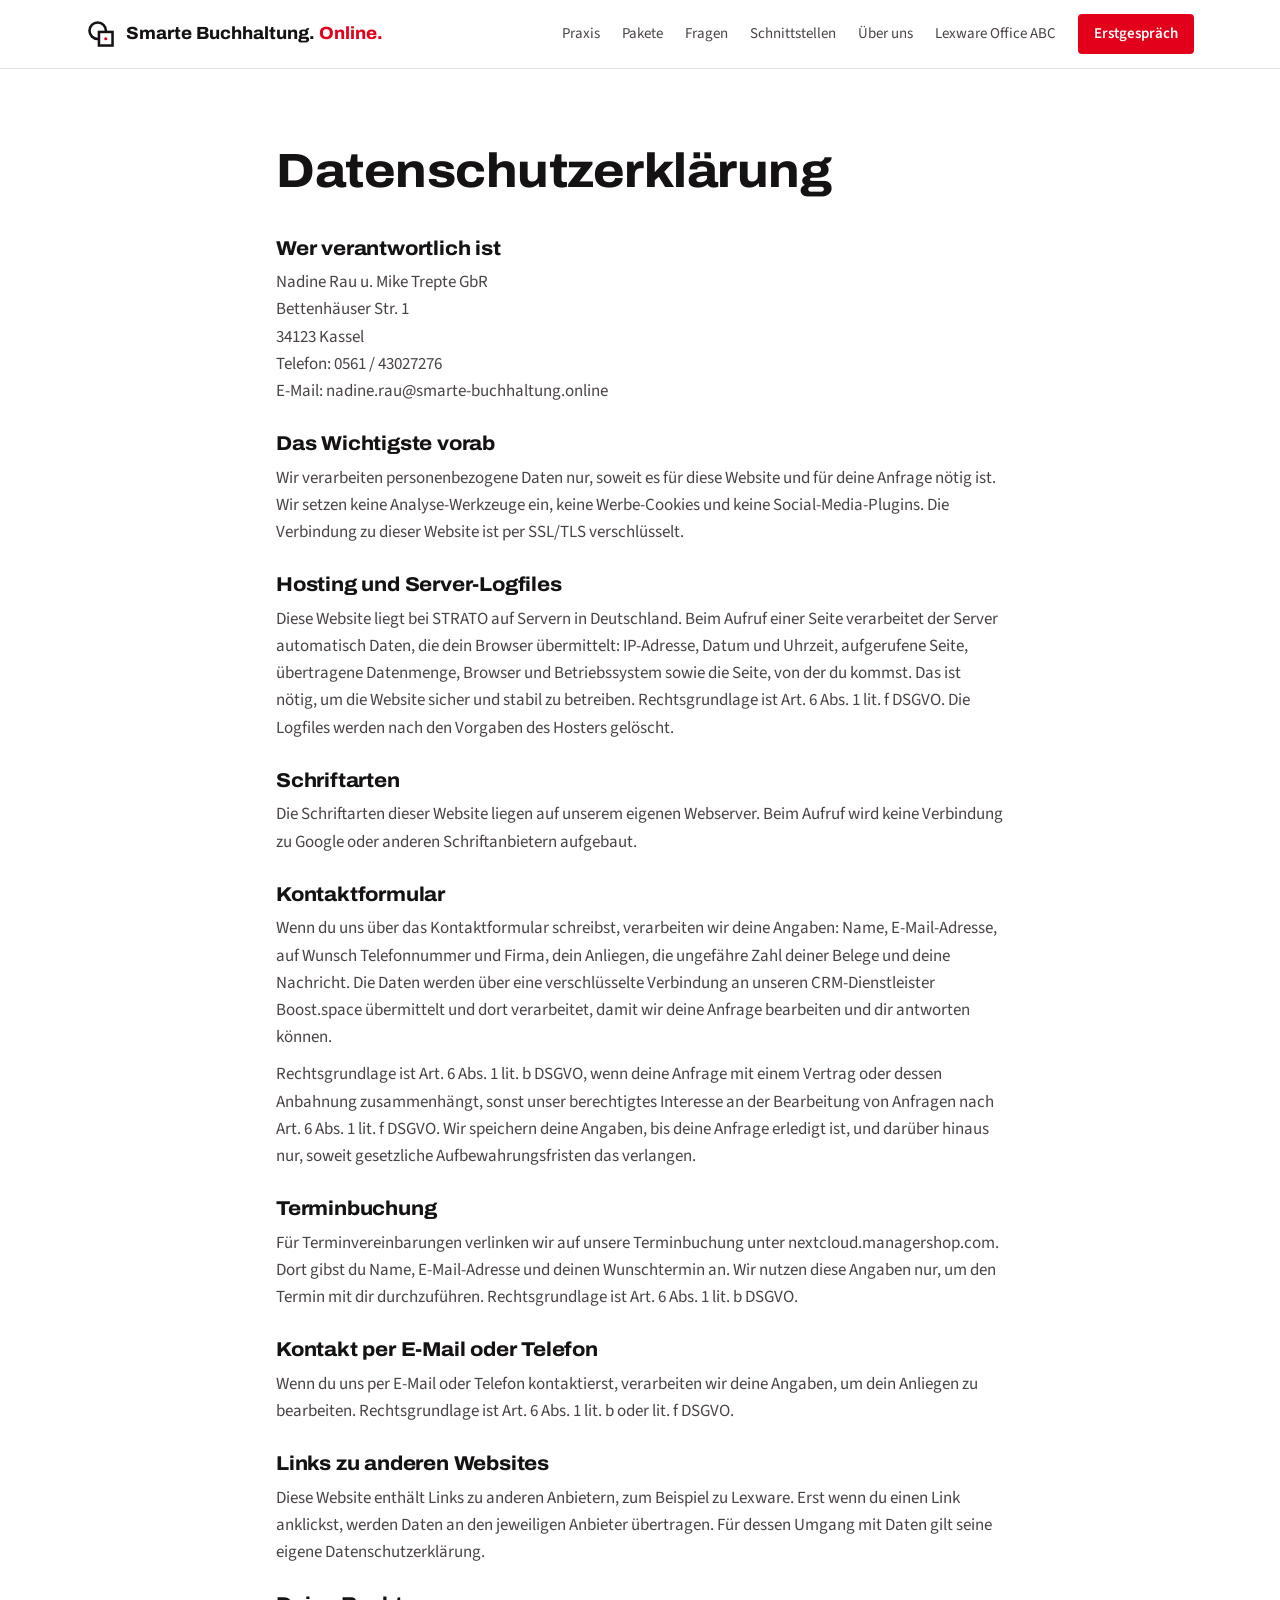
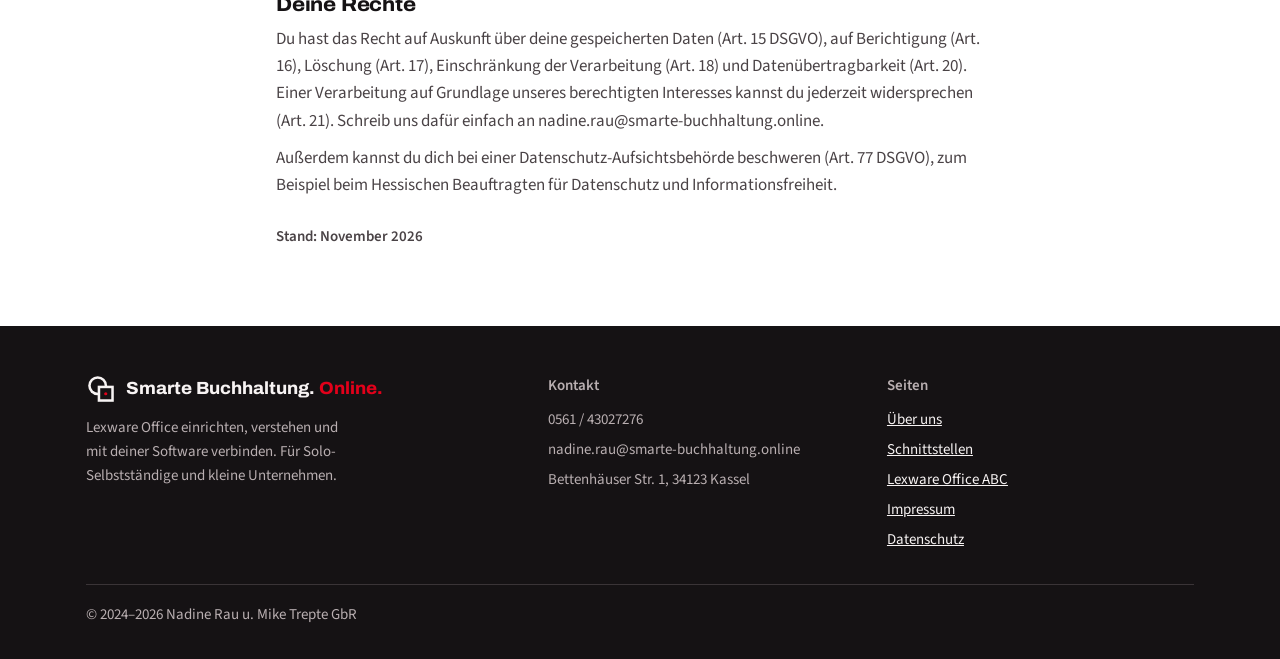
==== commit 1dd3cc5c: "Logo an das echte Firmenlogo angepasst (Seiten und Favicon) Co-Authored-By: Claude Opus 5.5 <noreply" ====
--- a/datenschutz.html
+++ b/datenschutz.html
@@ -15,7 +15,7 @@
 <header class="site-header">
   <div class="wrap">
     <a class="brand" href="./" aria-label="Smarte Buchhaltung Online, zur Startseite">
-      <svg viewBox="0 0 100 100" aria-hidden="true"><circle class="logo-ink" cx="30" cy="30" r="25"/><circle class="logo-paper" cx="30" cy="30" r="20"/><rect class="logo-ink" x="45" y="45" width="45" height="45"/><rect class="logo-paper" x="50" y="50" width="35" height="35"/><circle class="logo-red" cx="67.5" cy="67.5" r="5"/></svg>
+      <svg viewBox="-7 -7 95 95" aria-hidden="true"><circle class="logo-ink" cx="30" cy="30" r="30"/><circle class="logo-paper" cx="30" cy="30" r="22"/><rect class="logo-ink" x="30" y="30" width="51" height="51"/><rect class="logo-paper" x="38" y="38" width="35" height="35"/><circle class="logo-red" cx="55.5" cy="55.5" r="5"/></svg>
       <span>Smarte Buchhaltung. <span class="red">Online.</span></span>
     </a>
     <button class="menu-btn" type="button" id="menu-btn" aria-expanded="false" aria-controls="nav">Menü</button>
@@ -73,7 +73,7 @@
     <div class="footer-grid">
       <div>
         <a class="brand" href="./">
-          <svg viewBox="0 0 100 100" aria-hidden="true"><circle class="logo-ink" cx="30" cy="30" r="25"/><circle class="logo-paper" cx="30" cy="30" r="20"/><rect class="logo-ink" x="45" y="45" width="45" height="45"/><rect class="logo-paper" x="50" y="50" width="35" height="35"/><circle class="logo-red" cx="67.5" cy="67.5" r="5"/></svg>
+          <svg viewBox="-7 -7 95 95" aria-hidden="true"><circle class="logo-ink" cx="30" cy="30" r="30"/><circle class="logo-paper" cx="30" cy="30" r="22"/><rect class="logo-ink" x="30" y="30" width="51" height="51"/><rect class="logo-paper" x="38" y="38" width="35" height="35"/><circle class="logo-red" cx="55.5" cy="55.5" r="5"/></svg>
           <span>Smarte Buchhaltung. <span class="red">Online.</span></span>
         </a>
         <p style="margin-top: 12px; max-width: 36ch;">Lexware Office einrichten, verstehen und mit deiner Software verbinden. Für Solo-Selbstständige und kleine Unternehmen.</p>
--- a/css/site.css
+++ b/css/site.css
@@ -818,3 +818,16 @@
 .way-contact h3 { font-size: var(--t-lg); }
 .way-contact p { font-size: var(--t-sm); color: var(--ink-2); }
 .way-contact .btns { margin-top: 6px; }
+
+/* Kopfbereich: zwei Einstiege, Beleg-Kasten, Ersteinrichtungs-Liste */
+.hero-paths { display: grid; gap: 14px; font-size: var(--t-lg); line-height: 1.5; color: var(--ink-2); max-width: 58ch; }
+.hero-paths strong { color: var(--ink); font-weight: 600; }
+.hero-proof { background: #e7e1e2; color: var(--ink-2); border-block: 1px solid #d8d0d2; }
+.hero-proof .wrap { padding-block: clamp(24px, 3.5vw, 36px); display: grid; grid-template-columns: minmax(0, 1fr) auto; gap: 18px 40px; align-items: center; }
+.proof-text { font-size: var(--t-lg); line-height: 1.5; padding-left: 18px; border-left: 4px solid var(--red); }
+.proof-text strong { color: var(--ink); font-weight: 600; }
+@media (max-width: 760px) { .hero-proof .wrap { grid-template-columns: minmax(0, 1fr); } .proof-text { font-size: var(--t-md); } .hero-proof .btn { justify-self: start; } }
+.package-list { list-style: none; margin: 4px 0 0; padding: 0; display: grid; gap: 4px; }
+.package-list li { position: relative; padding-left: 14px; }
+.package-list li::before { content: ""; position: absolute; left: 0; top: 0.62em; width: 6px; height: 6px; background: var(--red); }
+.duo { align-items: start; }
